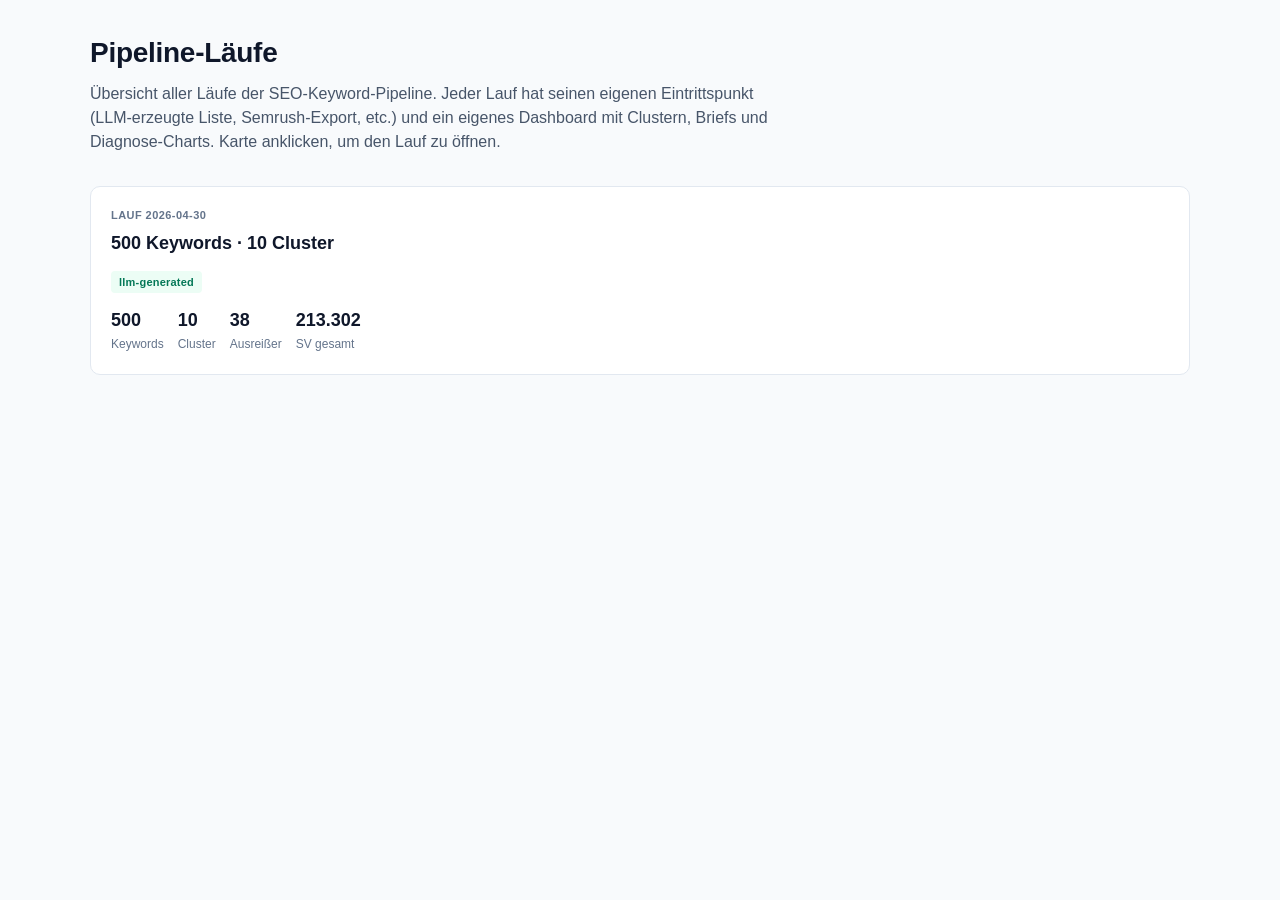
==== output/reporting/index.html @ c891c615 "feat(report): runs index with per-run dashboards (closes #12) Restructures reporting to support mult" ====
<!DOCTYPE html>
<html lang="de"><head><meta charset="utf-8">
<meta name="viewport" content="width=device-width, initial-scale=1">
<title>Pipeline-Läufe · zvoove SEO Pipeline</title>
<style>
*{box-sizing:border-box}
body{font-family:-apple-system,BlinkMacSystemFont,Segoe UI,sans-serif;
     color:#0f172a;background:#f8fafc;margin:0;padding:32px 24px;line-height:1.5}
.wrap{max-width:1100px;margin:0 auto}
header{margin-bottom:32px}
h1{font-size:28px;margin:0 0 8px;letter-spacing:-0.01em}
.lead{color:#475569;margin:0;max-width:680px}
.grid{display:grid;grid-template-columns:repeat(auto-fit,minmax(300px,1fr));gap:16px;margin-top:24px}
.card{background:white;border:1px solid #e2e8f0;border-radius:10px;padding:20px;
      text-decoration:none;color:inherit;display:block;transition:border-color .15s,transform .15s}
.card:hover{border-color:#0d9488;transform:translateY(-1px)}
.card-id{font-size:11px;font-weight:600;color:#64748b;text-transform:uppercase;
         letter-spacing:0.04em;margin:0 0 6px}
.card-title{font-size:18px;font-weight:600;margin:0 0 12px;color:#0f172a}
.kpi-row{display:flex;flex-wrap:wrap;gap:14px;margin-top:14px}
.kpi{font-size:13px}
.kpi b{display:block;font-size:18px;color:#0f172a}
.kpi span{color:#64748b;font-size:12px}
.source-badge{display:inline-block;font-size:11px;padding:3px 8px;border-radius:4px;
              background:#ecfdf5;color:#047857;font-weight:600;letter-spacing:0.02em}
.empty{padding:40px;text-align:center;color:#64748b;border:1px dashed #cbd5e1;border-radius:10px}
</style>
</head><body><div class="wrap">
<header>
  <h1>Pipeline-Läufe</h1>
  <p class="lead">Übersicht aller Läufe der SEO-Keyword-Pipeline. Jeder Lauf hat seinen eigenen
  Eintrittspunkt (LLM-erzeugte Liste, Semrush-Export, etc.) und ein eigenes Dashboard mit
  Clustern, Briefs und Diagnose-Charts. Karte anklicken, um den Lauf zu öffnen.</p>
</header>
<div class="grid">
<a class="card" href="runs/2026-04-30/index.html">
  <p class="card-id">Lauf 2026-04-30</p>
  <p class="card-title">500 Keywords · 10 Cluster</p>
  <span class="source-badge">llm-generated</span>
  <div class="kpi-row">
    <div class="kpi"><b>500</b><span>Keywords</span></div>
    <div class="kpi"><b>10</b><span>Cluster</span></div>
    <div class="kpi"><b>38</b><span>Ausreißer</span></div>
    <div class="kpi"><b>213.302</b><span>SV gesamt</span></div>
  </div>
</a></div>
</div></body></html>
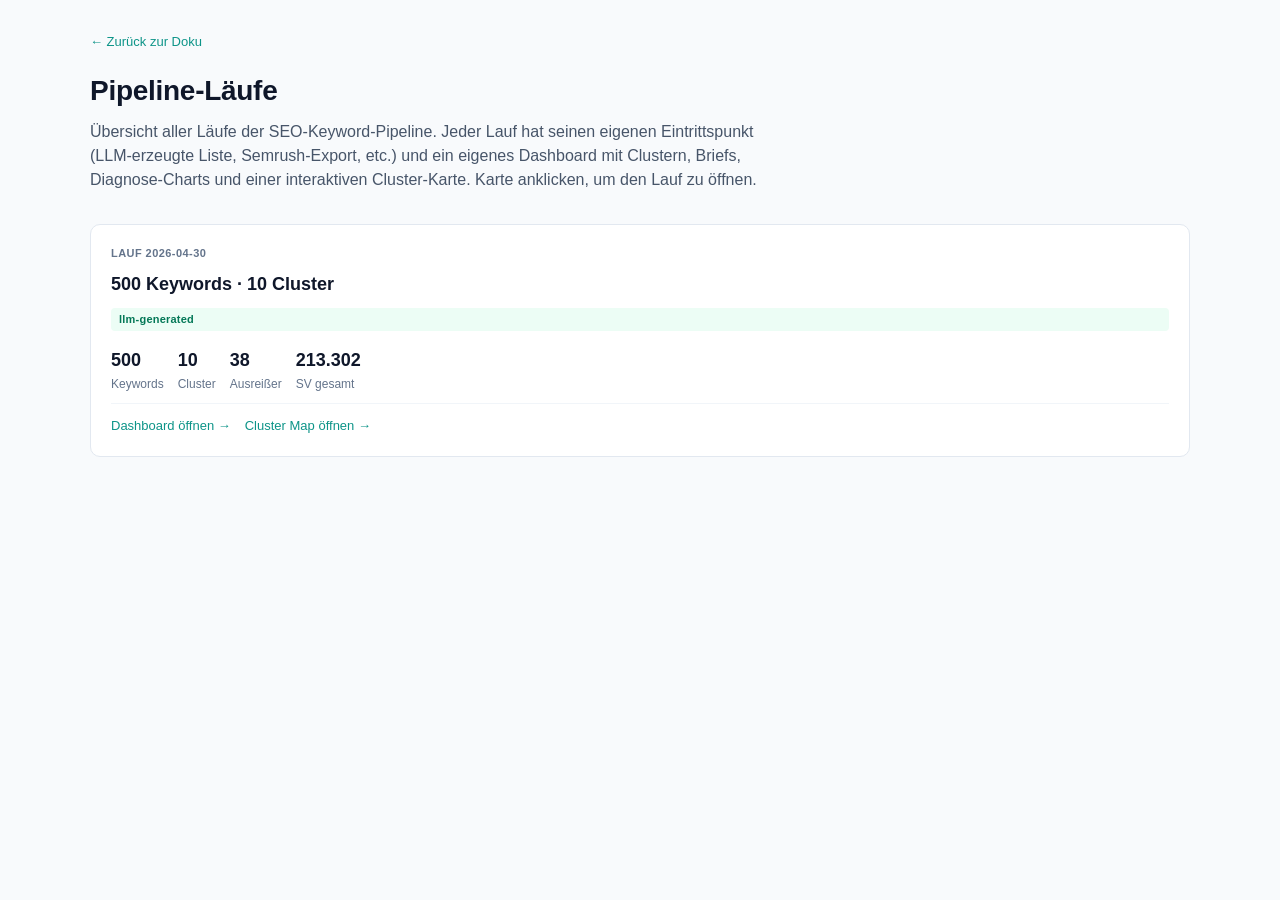
==== commit bcf9bc37: "feat(report): chart zoom, per-run cluster-map link, back navigation Per-run dashboard: clicking any " ====
--- a/output/reporting/index.html
+++ b/output/reporting/index.html
@@ -7,35 +7,47 @@
 body{font-family:-apple-system,BlinkMacSystemFont,Segoe UI,sans-serif;
      color:#0f172a;background:#f8fafc;margin:0;padding:32px 24px;line-height:1.5}
 .wrap{max-width:1100px;margin:0 auto}
+.back-nav{display:flex;gap:14px;margin:0 0 18px;flex-wrap:wrap}
+.back-link{font-size:13px;color:#0d9488;text-decoration:none;font-weight:500}
+.back-link:hover{text-decoration:underline}
 header{margin-bottom:32px}
 h1{font-size:28px;margin:0 0 8px;letter-spacing:-0.01em}
 .lead{color:#475569;margin:0;max-width:680px}
-.grid{display:grid;grid-template-columns:repeat(auto-fit,minmax(300px,1fr));gap:16px;margin-top:24px}
+.grid{display:grid;grid-template-columns:repeat(auto-fit,minmax(320px,1fr));gap:16px;margin-top:24px}
 .card{background:white;border:1px solid #e2e8f0;border-radius:10px;padding:20px;
-      text-decoration:none;color:inherit;display:block;transition:border-color .15s,transform .15s}
+      transition:border-color .15s,transform .15s;display:flex;flex-direction:column;gap:10px}
 .card:hover{border-color:#0d9488;transform:translateY(-1px)}
 .card-id{font-size:11px;font-weight:600;color:#64748b;text-transform:uppercase;
-         letter-spacing:0.04em;margin:0 0 6px}
-.card-title{font-size:18px;font-weight:600;margin:0 0 12px;color:#0f172a}
-.kpi-row{display:flex;flex-wrap:wrap;gap:14px;margin-top:14px}
+         letter-spacing:0.04em;margin:0}
+.card-title{font-size:18px;font-weight:600;margin:0;color:#0f172a;text-decoration:none}
+.card-title:hover{color:#0d9488}
+.kpi-row{display:flex;flex-wrap:wrap;gap:14px;margin-top:6px}
 .kpi{font-size:13px}
 .kpi b{display:block;font-size:18px;color:#0f172a}
 .kpi span{color:#64748b;font-size:12px}
 .source-badge{display:inline-block;font-size:11px;padding:3px 8px;border-radius:4px;
               background:#ecfdf5;color:#047857;font-weight:600;letter-spacing:0.02em}
+.card-actions{display:flex;gap:14px;margin-top:auto;padding-top:12px;
+              border-top:1px solid #f1f5f9;font-size:13px}
+.card-actions a{color:#0d9488;text-decoration:none;font-weight:500}
+.card-actions a:hover{text-decoration:underline}
 .empty{padding:40px;text-align:center;color:#64748b;border:1px dashed #cbd5e1;border-radius:10px}
 </style>
 </head><body><div class="wrap">
+<nav class="back-nav">
+  <a class="back-link" href="../../index.html">← Zurück zur Doku</a>
+</nav>
 <header>
   <h1>Pipeline-Läufe</h1>
   <p class="lead">Übersicht aller Läufe der SEO-Keyword-Pipeline. Jeder Lauf hat seinen eigenen
   Eintrittspunkt (LLM-erzeugte Liste, Semrush-Export, etc.) und ein eigenes Dashboard mit
-  Clustern, Briefs und Diagnose-Charts. Karte anklicken, um den Lauf zu öffnen.</p>
+  Clustern, Briefs, Diagnose-Charts und einer interaktiven Cluster-Karte. Karte anklicken,
+  um den Lauf zu öffnen.</p>
 </header>
 <div class="grid">
-<a class="card" href="runs/2026-04-30/index.html">
+<article class="card">
   <p class="card-id">Lauf 2026-04-30</p>
-  <p class="card-title">500 Keywords · 10 Cluster</p>
+  <a class="card-title" href="runs/2026-04-30/index.html">500 Keywords · 10 Cluster</a>
   <span class="source-badge">llm-generated</span>
   <div class="kpi-row">
     <div class="kpi"><b>500</b><span>Keywords</span></div>
@@ -43,5 +55,9 @@
     <div class="kpi"><b>38</b><span>Ausreißer</span></div>
     <div class="kpi"><b>213.302</b><span>SV gesamt</span></div>
   </div>
-</a></div>
+  <div class="card-actions">
+    <a href="runs/2026-04-30/index.html">Dashboard öffnen →</a>
+    <a href="runs/2026-04-30/cluster_map.html">Cluster Map öffnen →</a>
+  </div>
+</article></div>
 </div></body></html>
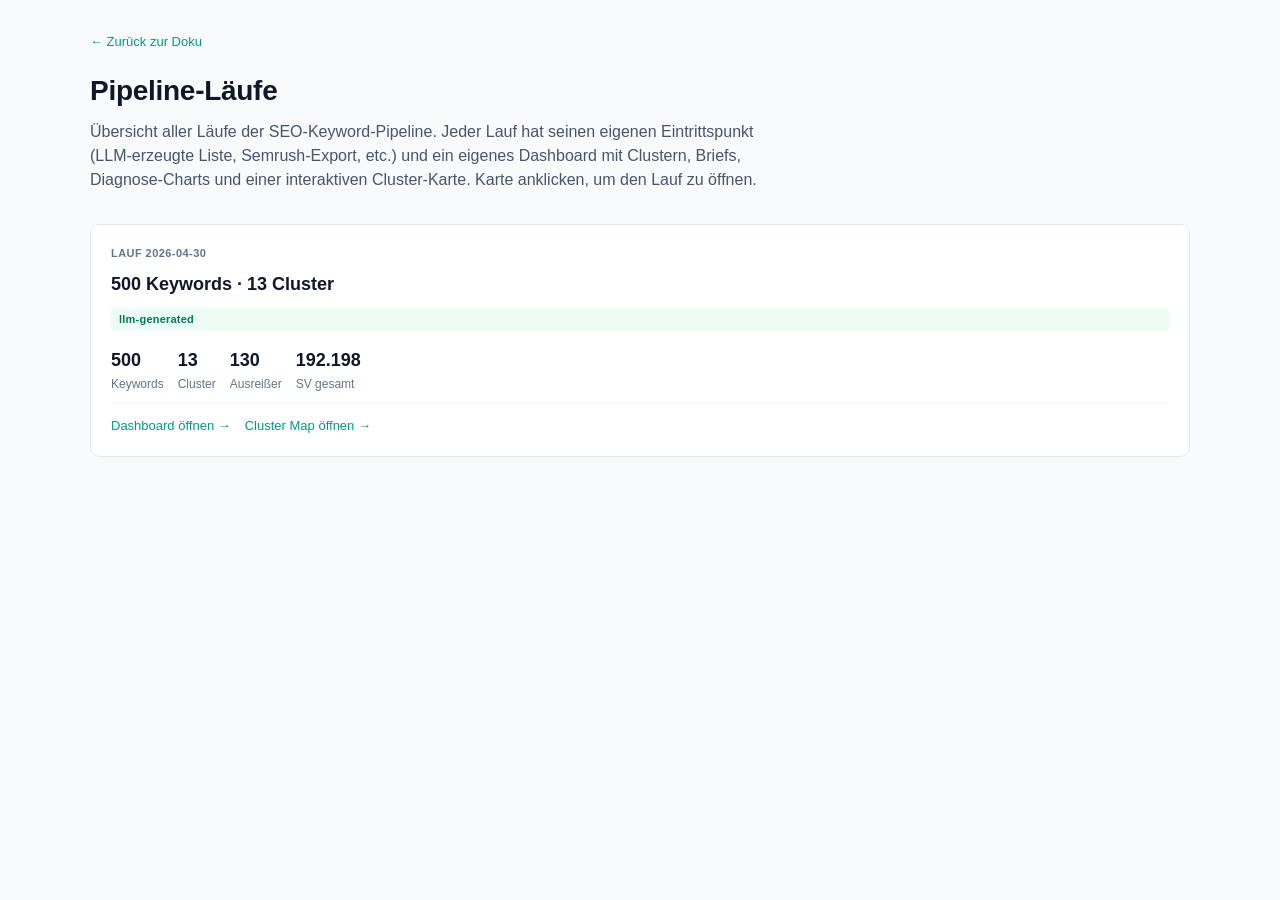
==== commit b56f1de6: "ci(pipeline-full): update output from run 25190493885 (provider=api, mcs=15/leaf, n=500)" ====
--- a/output/reporting/index.html
+++ b/output/reporting/index.html
@@ -47,13 +47,13 @@
 <div class="grid">
 <article class="card">
   <p class="card-id">Lauf 2026-04-30</p>
-  <a class="card-title" href="runs/2026-04-30/index.html">500 Keywords · 10 Cluster</a>
+  <a class="card-title" href="runs/2026-04-30/index.html">500 Keywords · 13 Cluster</a>
   <span class="source-badge">llm-generated</span>
   <div class="kpi-row">
     <div class="kpi"><b>500</b><span>Keywords</span></div>
-    <div class="kpi"><b>10</b><span>Cluster</span></div>
-    <div class="kpi"><b>38</b><span>Ausreißer</span></div>
-    <div class="kpi"><b>213.302</b><span>SV gesamt</span></div>
+    <div class="kpi"><b>13</b><span>Cluster</span></div>
+    <div class="kpi"><b>130</b><span>Ausreißer</span></div>
+    <div class="kpi"><b>192.198</b><span>SV gesamt</span></div>
   </div>
   <div class="card-actions">
     <a href="runs/2026-04-30/index.html">Dashboard öffnen →</a>
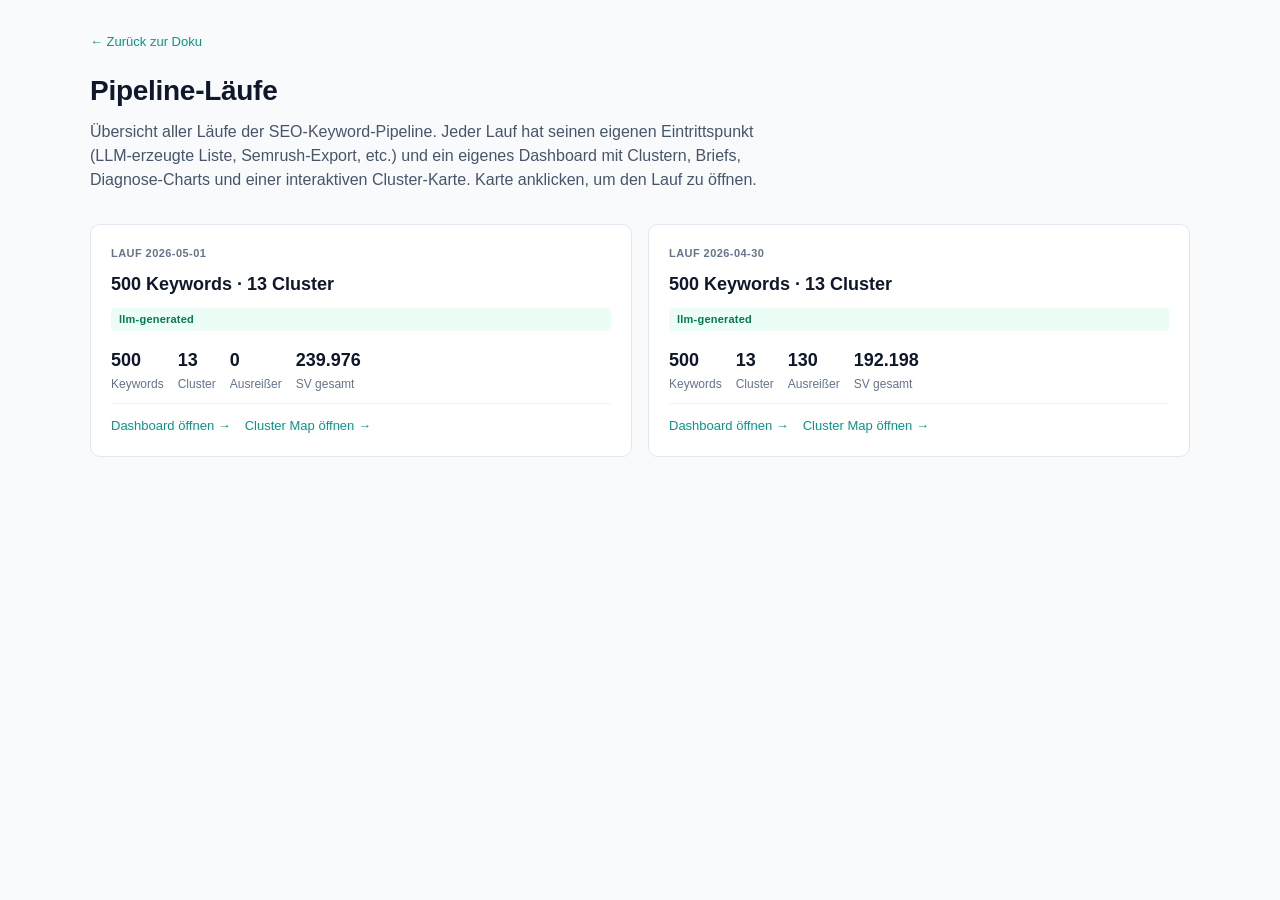
==== commit 8683ab87: "ci(pipeline-full): update output from run 25203585228 (provider=api, mcs=10/eom, n=500)" ====
--- a/output/reporting/index.html
+++ b/output/reporting/index.html
@@ -46,6 +46,21 @@
 </header>
 <div class="grid">
 <article class="card">
+  <p class="card-id">Lauf 2026-05-01</p>
+  <a class="card-title" href="runs/2026-05-01/index.html">500 Keywords · 13 Cluster</a>
+  <span class="source-badge">llm-generated</span>
+  <div class="kpi-row">
+    <div class="kpi"><b>500</b><span>Keywords</span></div>
+    <div class="kpi"><b>13</b><span>Cluster</span></div>
+    <div class="kpi"><b>0</b><span>Ausreißer</span></div>
+    <div class="kpi"><b>239.976</b><span>SV gesamt</span></div>
+  </div>
+  <div class="card-actions">
+    <a href="runs/2026-05-01/index.html">Dashboard öffnen →</a>
+    <a href="runs/2026-05-01/cluster_map.html">Cluster Map öffnen →</a>
+  </div>
+</article>
+<article class="card">
   <p class="card-id">Lauf 2026-04-30</p>
   <a class="card-title" href="runs/2026-04-30/index.html">500 Keywords · 13 Cluster</a>
   <span class="source-badge">llm-generated</span>
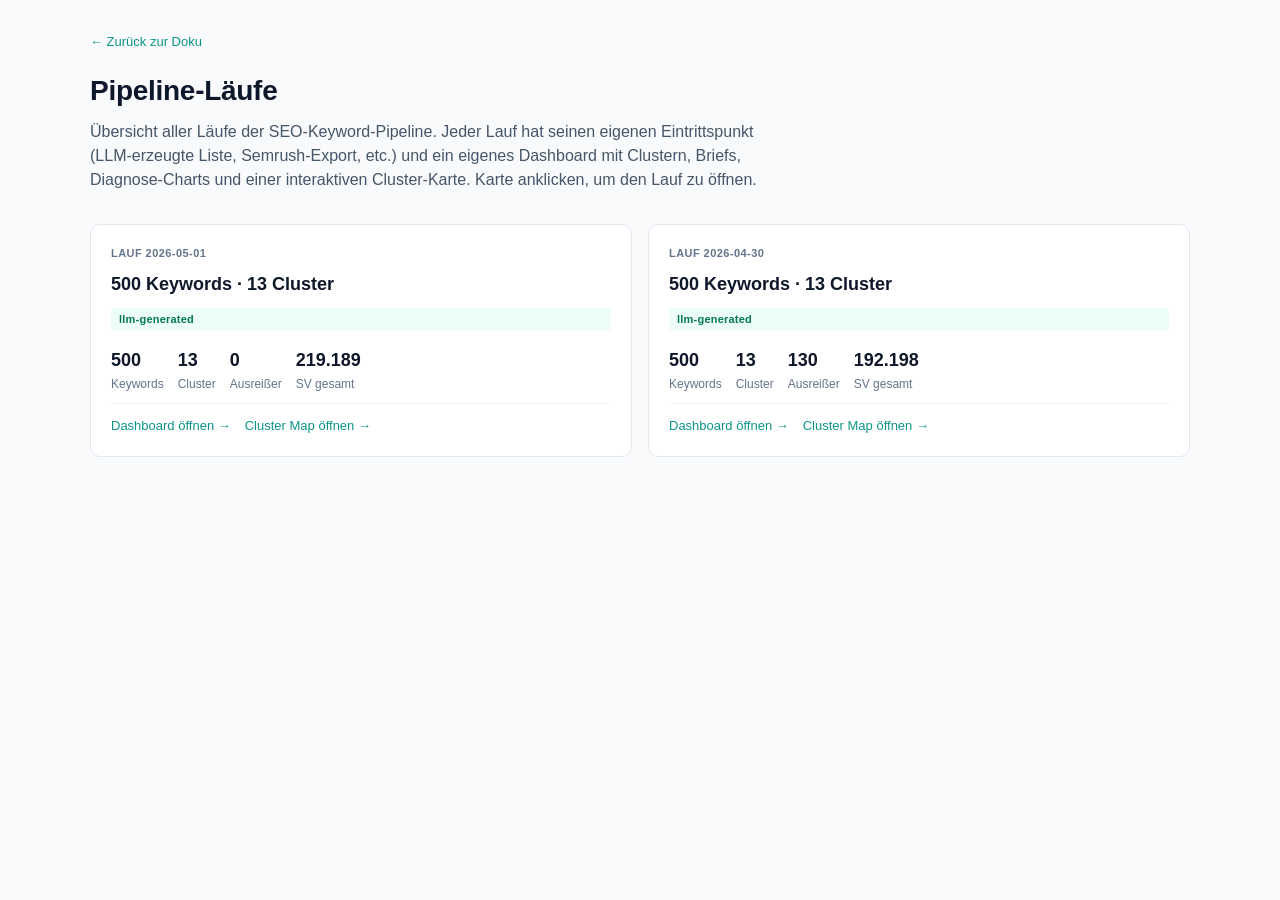
==== commit e7bb6328: "data: tighten zvoove brand search volumes and refresh reporting Co-Authored-By: Claude Sonnet 4.6 <n" ====
--- a/output/reporting/index.html
+++ b/output/reporting/index.html
@@ -53,7 +53,7 @@
     <div class="kpi"><b>500</b><span>Keywords</span></div>
     <div class="kpi"><b>13</b><span>Cluster</span></div>
     <div class="kpi"><b>0</b><span>Ausreißer</span></div>
-    <div class="kpi"><b>239.976</b><span>SV gesamt</span></div>
+    <div class="kpi"><b>219.189</b><span>SV gesamt</span></div>
   </div>
   <div class="card-actions">
     <a href="runs/2026-05-01/index.html">Dashboard öffnen →</a>
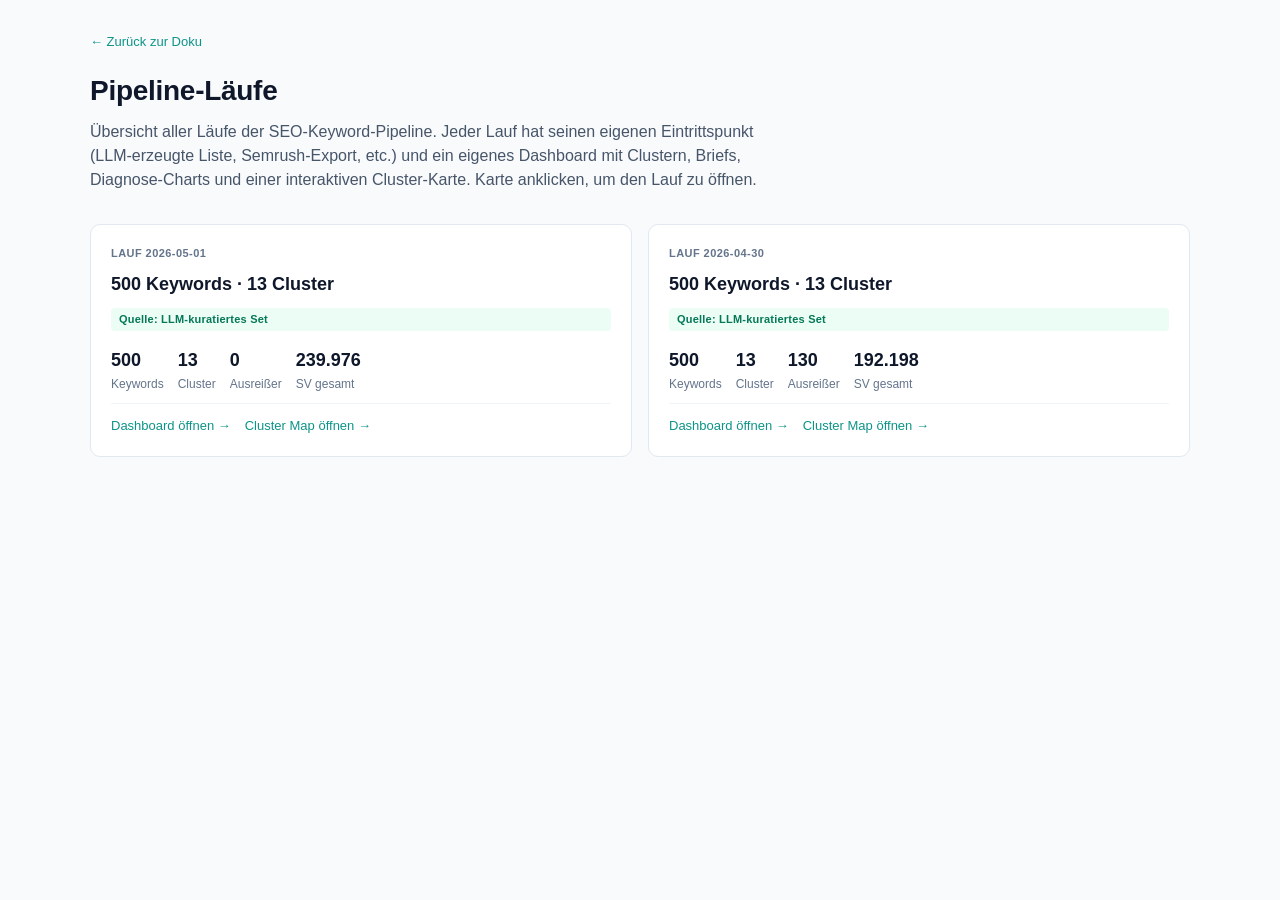
==== commit 7afd08c7: "ci(pipeline-full): update output from run 25210393022 (provider=api, mcs=10/eom, n=500)" ====
--- a/output/reporting/index.html
+++ b/output/reporting/index.html
@@ -48,12 +48,12 @@
 <article class="card">
   <p class="card-id">Lauf 2026-05-01</p>
   <a class="card-title" href="runs/2026-05-01/index.html">500 Keywords · 13 Cluster</a>
-  <span class="source-badge">llm-generated</span>
+  <span class="source-badge" title="Eintrittspunkt: vorab mit Hilfe eines LLM aus den zvoove-Blog-Themen abgeleitete Keyword-Liste (data/keywords.manual.csv, frozen).">Quelle: LLM-kuratiertes Set</span>
   <div class="kpi-row">
     <div class="kpi"><b>500</b><span>Keywords</span></div>
     <div class="kpi"><b>13</b><span>Cluster</span></div>
     <div class="kpi"><b>0</b><span>Ausreißer</span></div>
-    <div class="kpi"><b>219.189</b><span>SV gesamt</span></div>
+    <div class="kpi"><b>239.976</b><span>SV gesamt</span></div>
   </div>
   <div class="card-actions">
     <a href="runs/2026-05-01/index.html">Dashboard öffnen →</a>
@@ -63,7 +63,7 @@
 <article class="card">
   <p class="card-id">Lauf 2026-04-30</p>
   <a class="card-title" href="runs/2026-04-30/index.html">500 Keywords · 13 Cluster</a>
-  <span class="source-badge">llm-generated</span>
+  <span class="source-badge" title="Eintrittspunkt: vorab mit Hilfe eines LLM aus den zvoove-Blog-Themen abgeleitete Keyword-Liste (data/keywords.manual.csv, frozen).">Quelle: LLM-kuratiertes Set</span>
   <div class="kpi-row">
     <div class="kpi"><b>500</b><span>Keywords</span></div>
     <div class="kpi"><b>13</b><span>Cluster</span></div>
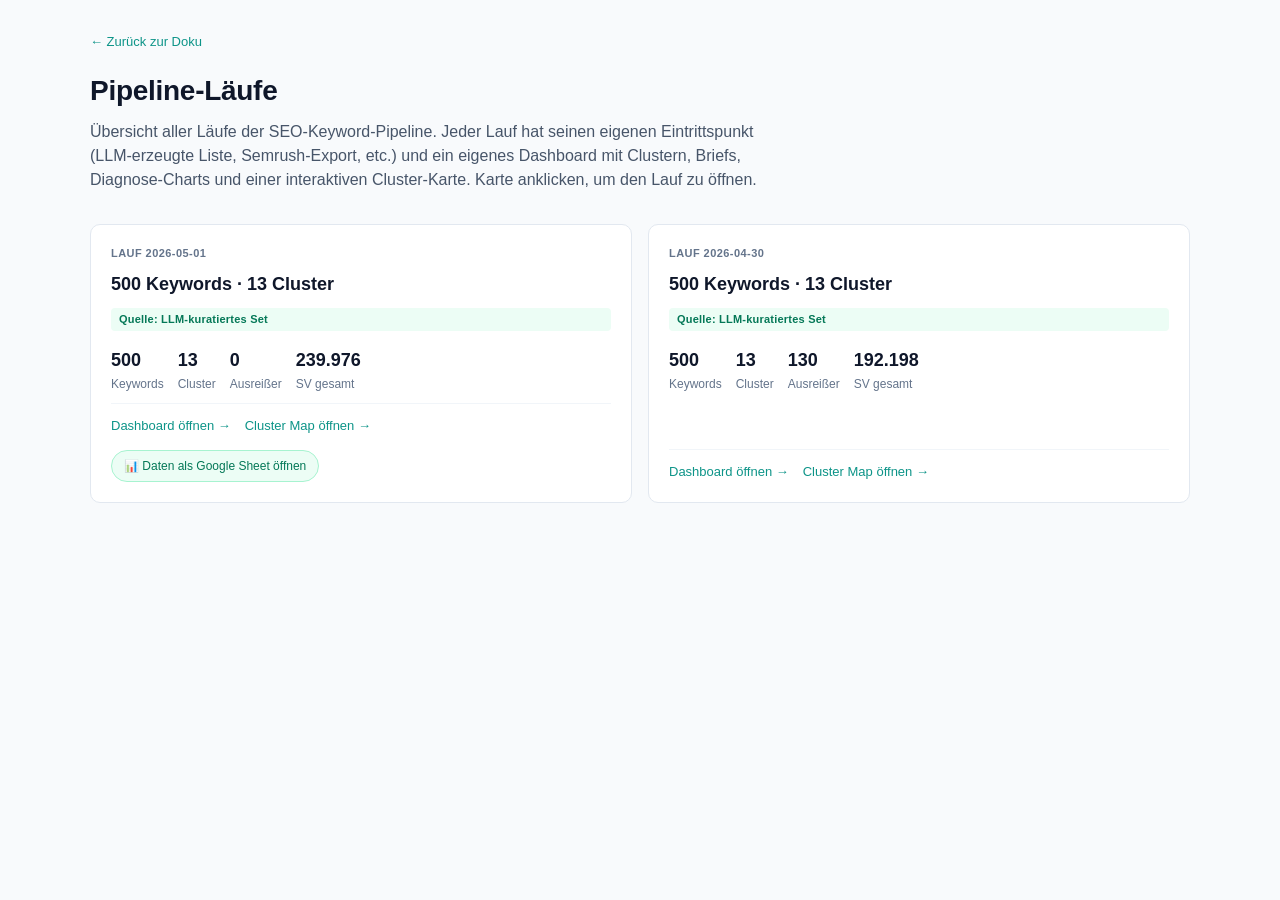
==== commit 7fafd897: "feat(reporting): add Sheet link + filter/search/sort to dashboard Pipeline-Laeufe page: Google Sheet" ====
--- a/output/reporting/index.html
+++ b/output/reporting/index.html
@@ -32,6 +32,14 @@
 .card-actions a{color:#0d9488;text-decoration:none;font-weight:500}
 .card-actions a:hover{text-decoration:underline}
 .empty{padding:40px;text-align:center;color:#64748b;border:1px dashed #cbd5e1;border-radius:10px}
+.page-footer{margin-top:32px;padding-top:18px;border-top:1px solid #e2e8f0;
+             display:flex;flex-wrap:wrap;gap:14px;align-items:center;font-size:13px;color:#475569}
+.page-footer a{color:#0d9488;text-decoration:none;font-weight:500}
+.page-footer a:hover{text-decoration:underline}
+.sheet-pill{display:inline-flex;align-items:center;gap:6px;padding:6px 12px;
+            background:#ecfdf5;border:1px solid #a7f3d0;border-radius:999px;color:#047857;
+            text-decoration:none;font-size:12px;font-weight:500;align-self:flex-start;margin-top:4px}
+.sheet-pill:hover{background:#d1fae5}
 </style>
 </head><body><div class="wrap">
 <nav class="back-nav">
@@ -59,6 +67,7 @@
     <a href="runs/2026-05-01/index.html">Dashboard öffnen →</a>
     <a href="runs/2026-05-01/cluster_map.html">Cluster Map öffnen →</a>
   </div>
+  <a class="sheet-pill" href="https://docs.google.com/spreadsheets/d/1JExk1b5M8ljtTkhKHwgmEFH9f2fHgOoOmM2pz020JUQ/edit" target="_blank" rel="noopener">📊 Daten als Google Sheet öffnen</a>
 </article>
 <article class="card">
   <p class="card-id">Lauf 2026-04-30</p>
@@ -74,5 +83,6 @@
     <a href="runs/2026-04-30/index.html">Dashboard öffnen →</a>
     <a href="runs/2026-04-30/cluster_map.html">Cluster Map öffnen →</a>
   </div>
+  
 </article></div>
 </div></body></html>
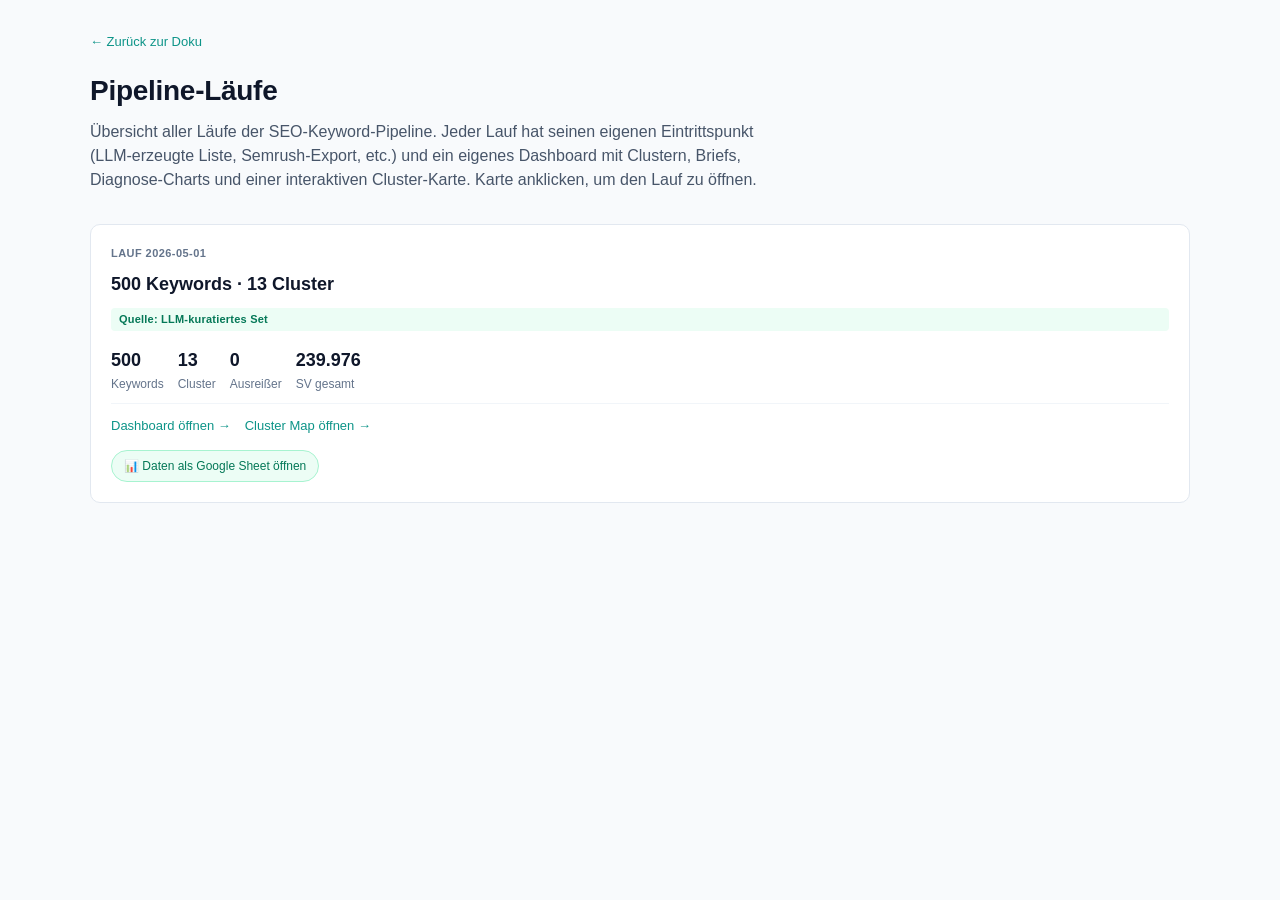
==== commit 69af60a5: "chore(reporting): show only the latest run on the Pipeline-Läufe page Older run directories stay on " ====
--- a/output/reporting/index.html
+++ b/output/reporting/index.html
@@ -68,21 +68,5 @@
     <a href="runs/2026-05-01/cluster_map.html">Cluster Map öffnen →</a>
   </div>
   <a class="sheet-pill" href="https://docs.google.com/spreadsheets/d/1JExk1b5M8ljtTkhKHwgmEFH9f2fHgOoOmM2pz020JUQ/edit" target="_blank" rel="noopener">📊 Daten als Google Sheet öffnen</a>
-</article>
-<article class="card">
-  <p class="card-id">Lauf 2026-04-30</p>
-  <a class="card-title" href="runs/2026-04-30/index.html">500 Keywords · 13 Cluster</a>
-  <span class="source-badge" title="Eintrittspunkt: vorab mit Hilfe eines LLM aus den zvoove-Blog-Themen abgeleitete Keyword-Liste (data/keywords.manual.csv, frozen).">Quelle: LLM-kuratiertes Set</span>
-  <div class="kpi-row">
-    <div class="kpi"><b>500</b><span>Keywords</span></div>
-    <div class="kpi"><b>13</b><span>Cluster</span></div>
-    <div class="kpi"><b>130</b><span>Ausreißer</span></div>
-    <div class="kpi"><b>192.198</b><span>SV gesamt</span></div>
-  </div>
-  <div class="card-actions">
-    <a href="runs/2026-04-30/index.html">Dashboard öffnen →</a>
-    <a href="runs/2026-04-30/cluster_map.html">Cluster Map öffnen →</a>
-  </div>
-  
 </article></div>
 </div></body></html>
